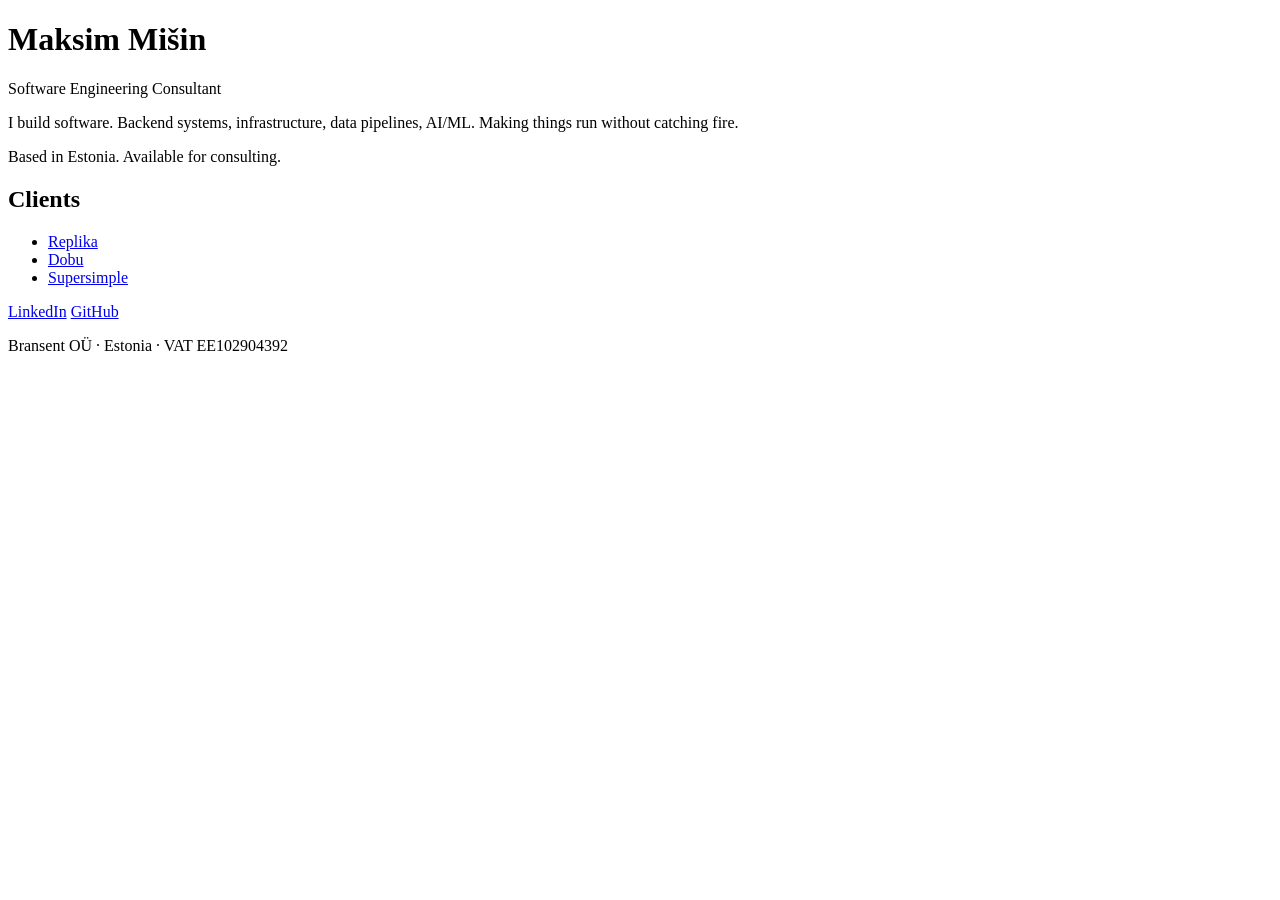
==== index.html @ 4fbbc90c "Remove email, broaden focus from AI to general software engineering Co-Authored-By: Claude Opus 4.6 " ====
<!DOCTYPE html>
<html lang="en">

<head>
    <meta charset="UTF-8">
    <meta name="viewport" content="width=device-width, initial-scale=1.0">
    <meta name="description"
        content="Maksim Mišin - Software Engineering Consultant. Building reliable systems and infrastructure.">
    <meta name="author" content="Maksim Mišin">
    <title>Maksim Mišin — Software Engineering Consultant</title>
    <link rel="icon" type="image/svg+xml" href="favicon.svg">
    <link rel="stylesheet" href="styles.css">
    <link rel="canonical" href="https://maksim.xyz">
</head>

<body>
    <main>
        <header>
            <h1>Maksim Mišin</h1>
            <p class="title">Software Engineering Consultant</p>
        </header>

        <section class="bio">
            <p>I build software. Backend systems, infrastructure, data pipelines, AI/ML. Making things run without catching fire.
            </p>
            <p>Based in Estonia. Available for consulting.</p>
        </section>

        <section class="clients">
            <h2>Clients</h2>
            <ul>
                <li><a href="https://replika.ai" target="_blank" rel="noopener noreferrer">Replika</a></li>
                <li><a href="https://dobu.app" target="_blank" rel="noopener noreferrer">Dobu</a></li>
                <li><a href="https://www.supersimple.io" target="_blank" rel="noopener noreferrer">Supersimple</a></li>
            </ul>
        </section>

        <footer>
            <div class="contact">
                <a href="https://www.linkedin.com/in/maksim-misin/" target="_blank"
                    rel="noopener noreferrer">LinkedIn</a>
                <a href="https://github.com/MaksimMisin" target="_blank" rel="noopener noreferrer">GitHub</a>
            </div>
            <p class="legal">Bransent OÜ · Estonia · VAT EE102904392</p>
        </footer>
    </main>
</body>

</html>
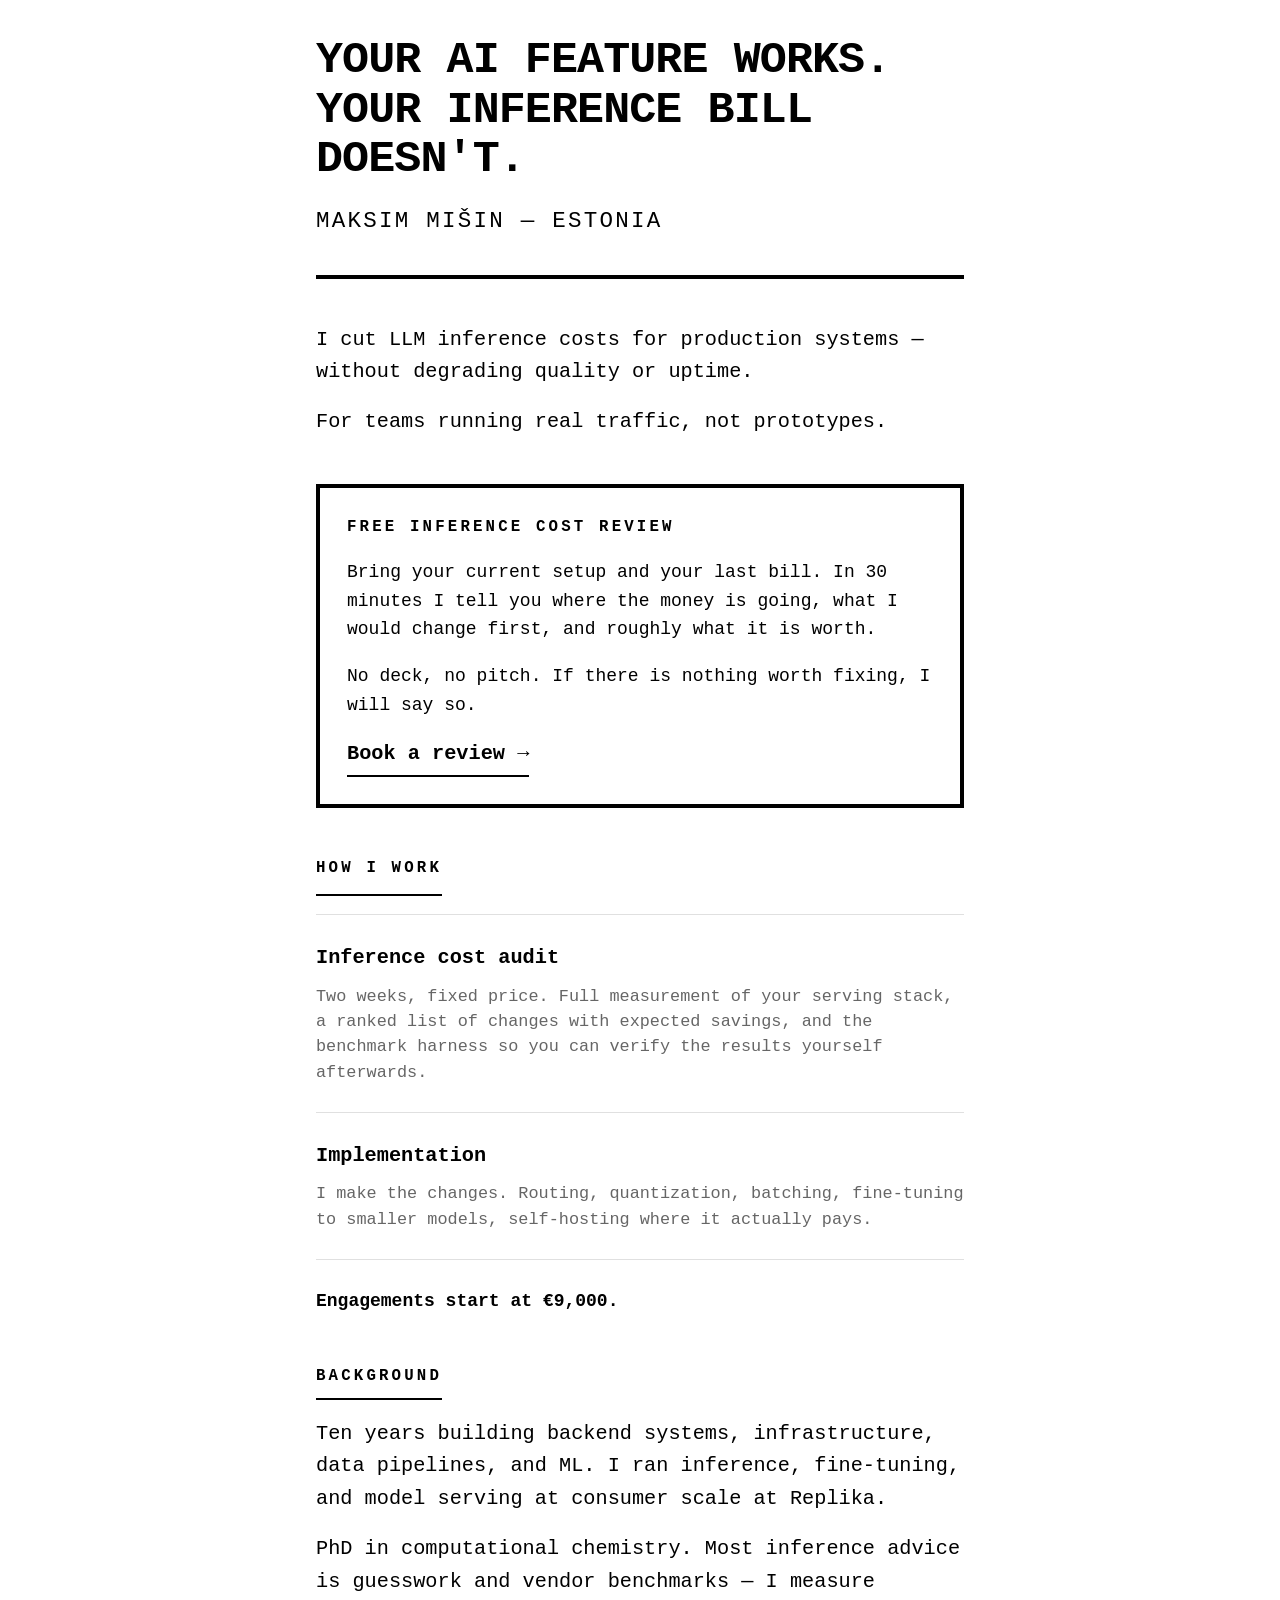
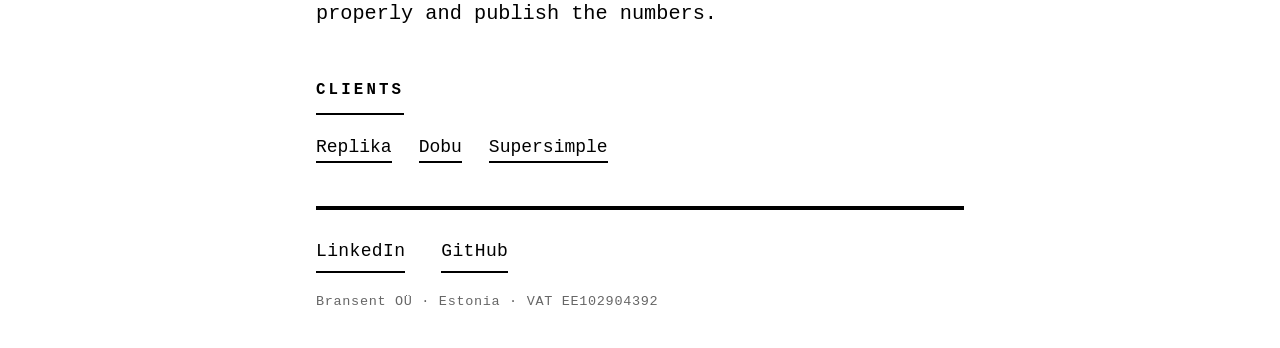
==== commit d0286a30: "Reposition around LLM inference cost consulting Replace the generic "software engineering consultant" ====
--- a/index.html
+++ b/index.html
@@ -5,9 +5,9 @@
     <meta charset="UTF-8">
     <meta name="viewport" content="width=device-width, initial-scale=1.0">
     <meta name="description"
-        content="Maksim Mišin - Software Engineering Consultant. Building reliable systems and infrastructure.">
+        content="I cut LLM inference costs for production systems — without degrading quality or uptime. Maksim Mišin, Estonia.">
     <meta name="author" content="Maksim Mišin">
-    <title>Maksim Mišin — Software Engineering Consultant</title>
+    <title>Maksim Mišin — LLM inference cost &amp; reliability</title>
     <link rel="icon" type="image/svg+xml" href="favicon.svg">
     <link rel="stylesheet" href="styles.css">
     <link rel="canonical" href="https://maksim.xyz">
@@ -16,14 +16,49 @@
 <body>
     <main>
         <header>
-            <h1>Maksim Mišin</h1>
-            <p class="title">Software Engineering Consultant</p>
+            <h1 class="pitch">Your AI feature works.<br>Your inference bill doesn't.</h1>
+            <p class="title">Maksim Mišin — Estonia</p>
         </header>
 
         <section class="bio">
-            <p>I build software. Backend systems, infrastructure, data pipelines, AI/ML. Making things run without catching fire.
-            </p>
-            <p>Based in Estonia. Available for consulting.</p>
+            <p>I cut LLM inference costs for production systems — without degrading quality or uptime.</p>
+            <p>For teams running real traffic, not prototypes.</p>
+        </section>
+
+        <section class="cta">
+            <h2>Free inference cost review</h2>
+            <p>Bring your current setup and your last bill. In 30 minutes I tell you where the money is going, what I
+                would change first, and roughly what it is worth.</p>
+            <p>No deck, no pitch. If there is nothing worth fixing, I will say so.</p>
+            <!-- TODO: replace with a real booking target — mailto: or a Cal.com link. LinkedIn is the weakest option. -->
+            <a class="cta-link" href="https://www.linkedin.com/in/maksim-misin/" target="_blank"
+                rel="noopener noreferrer">Book a review →</a>
+        </section>
+
+        <section class="services">
+            <h2>How I work</h2>
+            <ul>
+                <li>
+                    <span class="service-name">Inference cost audit</span>
+                    <span class="service-desc">Two weeks, fixed price. Full measurement of your serving stack, a ranked
+                        list of changes with expected savings, and the benchmark harness so you can verify the results
+                        yourself afterwards.</span>
+                </li>
+                <li>
+                    <span class="service-name">Implementation</span>
+                    <span class="service-desc">I make the changes. Routing, quantization, batching, fine-tuning to
+                        smaller models, self-hosting where it actually pays.</span>
+                </li>
+            </ul>
+            <p class="price">Engagements start at €9,000.</p>
+        </section>
+
+        <section class="bio">
+            <h2 class="section-label">Background</h2>
+            <p>Ten years building backend systems, infrastructure, data pipelines, and ML. I ran inference, fine-tuning,
+                and model serving at consumer scale at Replika.</p>
+            <p>PhD in computational chemistry. Most inference advice is guesswork and vendor benchmarks — I measure
+                properly and publish the numbers.</p>
         </section>
 
         <section class="clients">
@@ -46,4 +81,4 @@
     </main>
 </body>
 
-</html>+</html>
--- a/styles.css
+++ b/styles.css
@@ -0,0 +1,376 @@
+* {
+    margin: 0;
+    padding: 0;
+    box-sizing: border-box;
+}
+
+:root {
+    --black: #000000;
+    --white: #ffffff;
+    --gray: #666666;
+    --light-gray: #e0e0e0;
+}
+
+html {
+    font-size: 18px;
+}
+
+body {
+    font-family: 'Courier New', Courier, monospace;
+    background-color: var(--white);
+    color: var(--black);
+    line-height: 1.6;
+    min-height: 100vh;
+}
+
+main {
+    max-width: 720px;
+    margin: 0 auto;
+    padding: 2rem 2rem;
+    min-height: 100vh;
+    display: flex;
+    flex-direction: column;
+    justify-content: center;
+}
+
+/* Header */
+header {
+    margin-bottom: 2.5rem;
+    border-bottom: 4px solid var(--black);
+    padding-bottom: 1.5rem;
+}
+
+h1 {
+    font-size: 3.5rem;
+    font-weight: 900;
+    letter-spacing: -0.03em;
+    line-height: 1.1;
+    text-transform: uppercase;
+    margin-bottom: 1rem;
+}
+
+.title {
+    font-size: 1.25rem;
+    font-weight: 400;
+    letter-spacing: 0.1em;
+    text-transform: uppercase;
+    margin-bottom: 0.5rem;
+}
+
+.company {
+    font-size: 0.875rem;
+    color: var(--gray);
+    letter-spacing: 0.05em;
+}
+
+/* Pitch headline — longer than a name, so it needs a smaller size */
+h1.pitch {
+    font-size: 2.5rem;
+    letter-spacing: -0.02em;
+}
+
+/* Bio */
+.bio {
+    margin-bottom: 2.5rem;
+}
+
+.section-label {
+    font-size: 0.875rem;
+    font-weight: 700;
+    letter-spacing: 0.2em;
+    text-transform: uppercase;
+    margin-bottom: 1rem;
+    border-bottom: 2px solid var(--black);
+    padding-bottom: 0.5rem;
+    display: inline-block;
+}
+
+/* Call to action */
+.cta {
+    margin-bottom: 2.5rem;
+    border: 4px solid var(--black);
+    padding: 1.5rem;
+}
+
+.cta h2 {
+    font-size: 0.875rem;
+    font-weight: 700;
+    letter-spacing: 0.2em;
+    text-transform: uppercase;
+    margin-bottom: 1rem;
+}
+
+.cta p {
+    font-size: 1rem;
+    margin-bottom: 1rem;
+    max-width: 60ch;
+}
+
+.cta-link {
+    display: inline-block;
+    color: var(--black);
+    text-decoration: none;
+    font-weight: 700;
+    font-size: 1.125rem;
+    border-bottom: 2px solid var(--black);
+    padding-bottom: 0.25rem;
+    transition: border-color 0.2s ease;
+}
+
+.cta-link:hover {
+    border-color: var(--gray);
+}
+
+.price {
+    font-weight: 700;
+    font-size: 1rem;
+    margin-top: 1.5rem;
+}
+
+.bio p {
+    font-size: 1.125rem;
+    margin-bottom: 1rem;
+    max-width: 60ch;
+}
+
+.bio p:last-child {
+    margin-bottom: 0;
+}
+
+/* Services */
+.services {
+    margin-bottom: 2.5rem;
+}
+
+.services h2 {
+    font-size: 0.875rem;
+    font-weight: 700;
+    letter-spacing: 0.2em;
+    text-transform: uppercase;
+    margin-bottom: 1rem;
+    border-bottom: 2px solid var(--black);
+    padding-bottom: 0.75rem;
+    display: inline-block;
+}
+
+.services ul {
+    list-style: none;
+}
+
+.services li {
+    padding: 1.5rem 0;
+    border-bottom: 1px solid var(--light-gray);
+}
+
+.services li:first-child {
+    border-top: 1px solid var(--light-gray);
+}
+
+.service-name {
+    display: block;
+    font-weight: 700;
+    font-size: 1.125rem;
+    margin-bottom: 0.5rem;
+}
+
+.service-desc {
+    display: block;
+    font-size: 0.9375rem;
+    color: var(--gray);
+    line-height: 1.5;
+}
+
+/* Clients */
+.clients {
+    margin-bottom: 2.5rem;
+}
+
+.clients h2 {
+    font-size: 0.875rem;
+    font-weight: 700;
+    letter-spacing: 0.2em;
+    text-transform: uppercase;
+    margin-bottom: 1rem;
+    border-bottom: 2px solid var(--black);
+    padding-bottom: 0.5rem;
+    display: inline-block;
+}
+
+.clients ul {
+    list-style: none;
+    display: flex;
+    flex-wrap: wrap;
+    gap: 1.5rem;
+}
+
+.clients li a {
+    color: var(--black);
+    text-decoration: none;
+    font-size: 1rem;
+    border-bottom: 2px solid var(--black);
+    padding-bottom: 0.25rem;
+    transition: border-color 0.2s ease;
+}
+
+.clients li a:hover {
+    border-color: var(--gray);
+}
+
+/* Tailnet */
+.tailnet {
+    justify-content: center;
+}
+
+.links {
+    margin-bottom: 2.5rem;
+}
+
+.link-row {
+    color: var(--black);
+    text-decoration: none;
+    display: flex;
+    justify-content: space-between;
+    gap: 2rem;
+    padding: 1.25rem 0;
+    border-top: 1px solid var(--light-gray);
+}
+
+.link-row:last-child {
+    border-bottom: 1px solid var(--light-gray);
+}
+
+.link-row:hover .link-name {
+    border-color: var(--gray);
+}
+
+.link-name {
+    font-weight: 700;
+    border-bottom: 2px solid var(--black);
+    padding-bottom: 0.2rem;
+}
+
+.link-url {
+    color: var(--gray);
+    text-align: right;
+}
+
+/* Footer */
+footer {
+    padding-top: 1.5rem;
+    border-top: 4px solid var(--black);
+}
+
+.contact {
+    display: flex;
+    gap: 2rem;
+    margin-bottom: 1rem;
+}
+
+.contact a {
+    color: var(--black);
+    text-decoration: none;
+    font-size: 1rem;
+    letter-spacing: 0.02em;
+    border-bottom: 2px solid var(--black);
+    padding-bottom: 0.25rem;
+    transition: border-color 0.2s ease;
+}
+
+.contact a:hover {
+    border-color: var(--gray);
+}
+
+.legal {
+    font-size: 0.75rem;
+    color: var(--gray);
+    letter-spacing: 0.05em;
+}
+
+/* Responsive */
+@media (max-width: 600px) {
+    html {
+        font-size: 16px;
+    }
+
+    main {
+        padding: 3rem 1.5rem;
+    }
+
+    h1 {
+        font-size: 2.5rem;
+    }
+
+    h1.pitch {
+        font-size: 1.75rem;
+    }
+
+    .cta {
+        padding: 1.25rem;
+    }
+
+    header,
+    .bio,
+    .cta,
+    .services,
+    .clients {
+        margin-bottom: 2rem;
+    }
+
+    main {
+        min-height: auto;
+        justify-content: flex-start;
+    }
+
+    .contact {
+        flex-direction: column;
+        gap: 1rem;
+    }
+
+    .link-row {
+        flex-direction: column;
+        gap: 0.5rem;
+    }
+
+    .link-url {
+        text-align: left;
+    }
+
+    .contact a {
+        display: inline-block;
+    }
+}
+
+@media (max-width: 400px) {
+    h1 {
+        font-size: 2rem;
+    }
+
+    h1.pitch {
+        font-size: 1.5rem;
+    }
+
+    .title {
+        font-size: 1rem;
+    }
+}
+
+/* Print styles */
+@media print {
+    body {
+        font-size: 12pt;
+    }
+
+    main {
+        max-width: 100%;
+        padding: 0;
+    }
+
+    .contact a {
+        border: none;
+    }
+
+    .contact a::after {
+        content: " (" attr(href) ")";
+        font-weight: 400;
+    }
+}
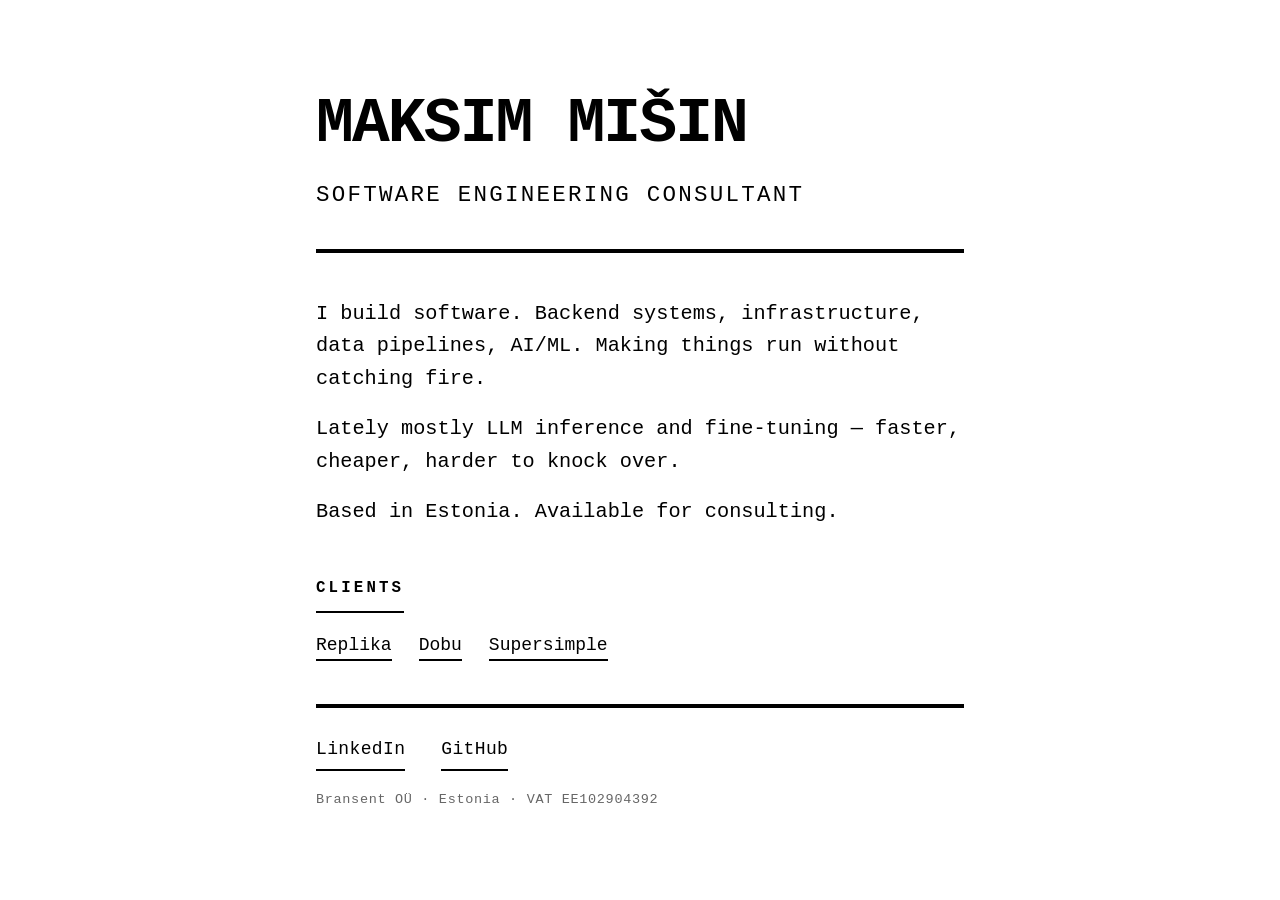
==== commit 1abcc6d7: "Revert ad copy, add one line on current focus The previous commit turned the page into a sales pitch" ====
--- a/index.html
+++ b/index.html
@@ -5,9 +5,9 @@
     <meta charset="UTF-8">
     <meta name="viewport" content="width=device-width, initial-scale=1.0">
     <meta name="description"
-        content="I cut LLM inference costs for production systems — without degrading quality or uptime. Maksim Mišin, Estonia.">
+        content="Maksim Mišin - Software Engineering Consultant. Building reliable systems and infrastructure.">
     <meta name="author" content="Maksim Mišin">
-    <title>Maksim Mišin — LLM inference cost &amp; reliability</title>
+    <title>Maksim Mišin — Software Engineering Consultant</title>
     <link rel="icon" type="image/svg+xml" href="favicon.svg">
     <link rel="stylesheet" href="styles.css">
     <link rel="canonical" href="https://maksim.xyz">
@@ -16,49 +16,15 @@
 <body>
     <main>
         <header>
-            <h1 class="pitch">Your AI feature works.<br>Your inference bill doesn't.</h1>
-            <p class="title">Maksim Mišin — Estonia</p>
+            <h1>Maksim Mišin</h1>
+            <p class="title">Software Engineering Consultant</p>
         </header>
 
         <section class="bio">
-            <p>I cut LLM inference costs for production systems — without degrading quality or uptime.</p>
-            <p>For teams running real traffic, not prototypes.</p>
-        </section>
-
-        <section class="cta">
-            <h2>Free inference cost review</h2>
-            <p>Bring your current setup and your last bill. In 30 minutes I tell you where the money is going, what I
-                would change first, and roughly what it is worth.</p>
-            <p>No deck, no pitch. If there is nothing worth fixing, I will say so.</p>
-            <!-- TODO: replace with a real booking target — mailto: or a Cal.com link. LinkedIn is the weakest option. -->
-            <a class="cta-link" href="https://www.linkedin.com/in/maksim-misin/" target="_blank"
-                rel="noopener noreferrer">Book a review →</a>
-        </section>
-
-        <section class="services">
-            <h2>How I work</h2>
-            <ul>
-                <li>
-                    <span class="service-name">Inference cost audit</span>
-                    <span class="service-desc">Two weeks, fixed price. Full measurement of your serving stack, a ranked
-                        list of changes with expected savings, and the benchmark harness so you can verify the results
-                        yourself afterwards.</span>
-                </li>
-                <li>
-                    <span class="service-name">Implementation</span>
-                    <span class="service-desc">I make the changes. Routing, quantization, batching, fine-tuning to
-                        smaller models, self-hosting where it actually pays.</span>
-                </li>
-            </ul>
-            <p class="price">Engagements start at €9,000.</p>
-        </section>
-
-        <section class="bio">
-            <h2 class="section-label">Background</h2>
-            <p>Ten years building backend systems, infrastructure, data pipelines, and ML. I ran inference, fine-tuning,
-                and model serving at consumer scale at Replika.</p>
-            <p>PhD in computational chemistry. Most inference advice is guesswork and vendor benchmarks — I measure
-                properly and publish the numbers.</p>
+            <p>I build software. Backend systems, infrastructure, data pipelines, AI/ML. Making things run without catching fire.
+            </p>
+            <p>Lately mostly LLM inference and fine-tuning — faster, cheaper, harder to knock over.</p>
+            <p>Based in Estonia. Available for consulting.</p>
         </section>
 
         <section class="clients">
--- a/styles.css
+++ b/styles.css
@@ -63,68 +63,9 @@
     letter-spacing: 0.05em;
 }
 
-/* Pitch headline — longer than a name, so it needs a smaller size */
-h1.pitch {
-    font-size: 2.5rem;
-    letter-spacing: -0.02em;
-}
-
 /* Bio */
 .bio {
     margin-bottom: 2.5rem;
-}
-
-.section-label {
-    font-size: 0.875rem;
-    font-weight: 700;
-    letter-spacing: 0.2em;
-    text-transform: uppercase;
-    margin-bottom: 1rem;
-    border-bottom: 2px solid var(--black);
-    padding-bottom: 0.5rem;
-    display: inline-block;
-}
-
-/* Call to action */
-.cta {
-    margin-bottom: 2.5rem;
-    border: 4px solid var(--black);
-    padding: 1.5rem;
-}
-
-.cta h2 {
-    font-size: 0.875rem;
-    font-weight: 700;
-    letter-spacing: 0.2em;
-    text-transform: uppercase;
-    margin-bottom: 1rem;
-}
-
-.cta p {
-    font-size: 1rem;
-    margin-bottom: 1rem;
-    max-width: 60ch;
-}
-
-.cta-link {
-    display: inline-block;
-    color: var(--black);
-    text-decoration: none;
-    font-weight: 700;
-    font-size: 1.125rem;
-    border-bottom: 2px solid var(--black);
-    padding-bottom: 0.25rem;
-    transition: border-color 0.2s ease;
-}
-
-.cta-link:hover {
-    border-color: var(--gray);
-}
-
-.price {
-    font-weight: 700;
-    font-size: 1rem;
-    margin-top: 1.5rem;
 }
 
 .bio p {
@@ -147,7 +88,7 @@
     font-weight: 700;
     letter-spacing: 0.2em;
     text-transform: uppercase;
-    margin-bottom: 1rem;
+    margin-bottom: 2.5rem;
     border-bottom: 2px solid var(--black);
     padding-bottom: 0.75rem;
     display: inline-block;
@@ -300,17 +241,8 @@
         font-size: 2.5rem;
     }
 
-    h1.pitch {
-        font-size: 1.75rem;
-    }
-
-    .cta {
-        padding: 1.25rem;
-    }
-
     header,
     .bio,
-    .cta,
     .services,
     .clients {
         margin-bottom: 2rem;
@@ -343,10 +275,6 @@
 @media (max-width: 400px) {
     h1 {
         font-size: 2rem;
-    }
-
-    h1.pitch {
-        font-size: 1.5rem;
     }
 
     .title {
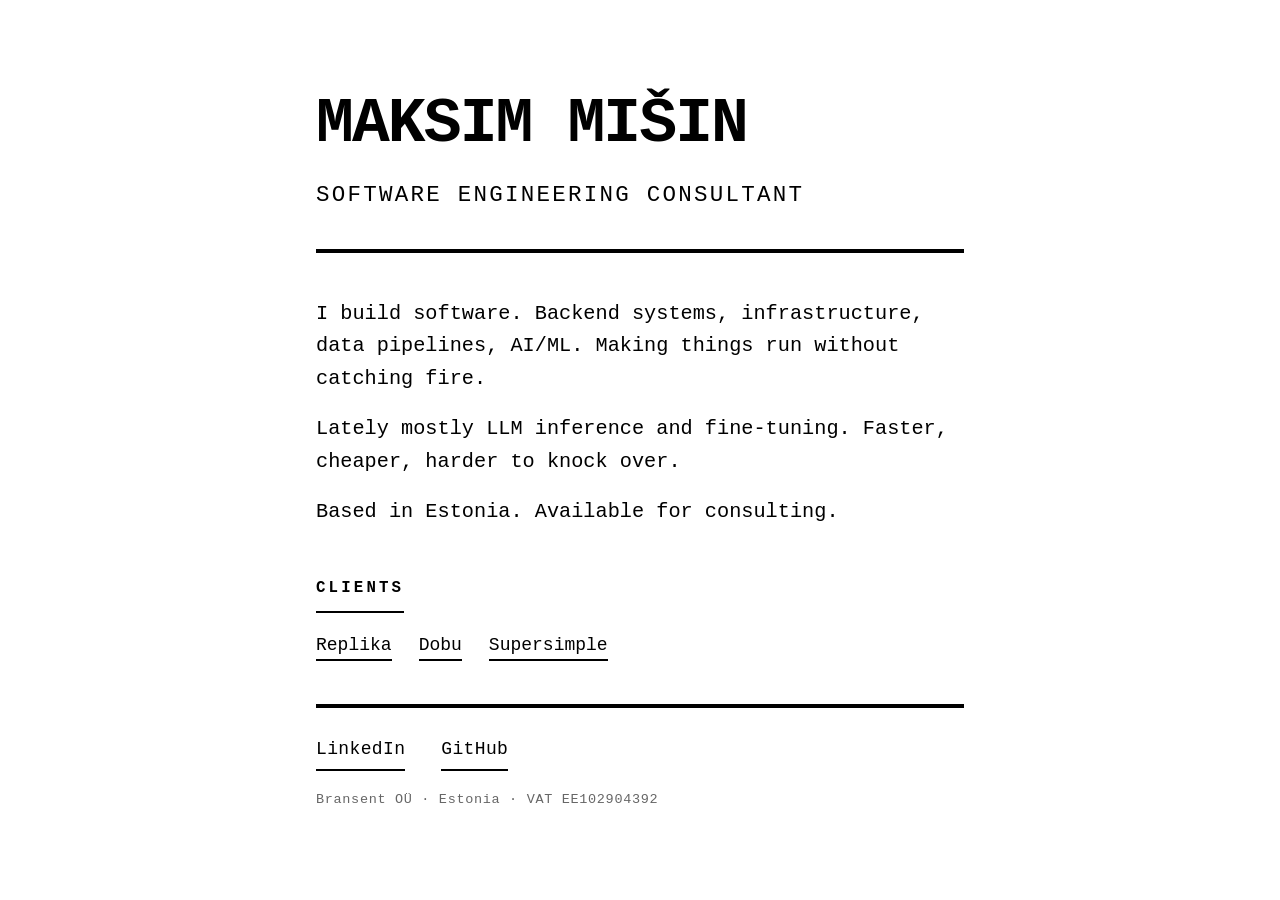
==== commit bc7e4aaa: "Drop em dash from focus line Co-Authored-By: Claude Opus 5 <noreply@anthropic.com> Claude-Session: h" ====
--- a/index.html
+++ b/index.html
@@ -23,7 +23,7 @@
         <section class="bio">
             <p>I build software. Backend systems, infrastructure, data pipelines, AI/ML. Making things run without catching fire.
             </p>
-            <p>Lately mostly LLM inference and fine-tuning — faster, cheaper, harder to knock over.</p>
+            <p>Lately mostly LLM inference and fine-tuning. Faster, cheaper, harder to knock over.</p>
             <p>Based in Estonia. Available for consulting.</p>
         </section>
 
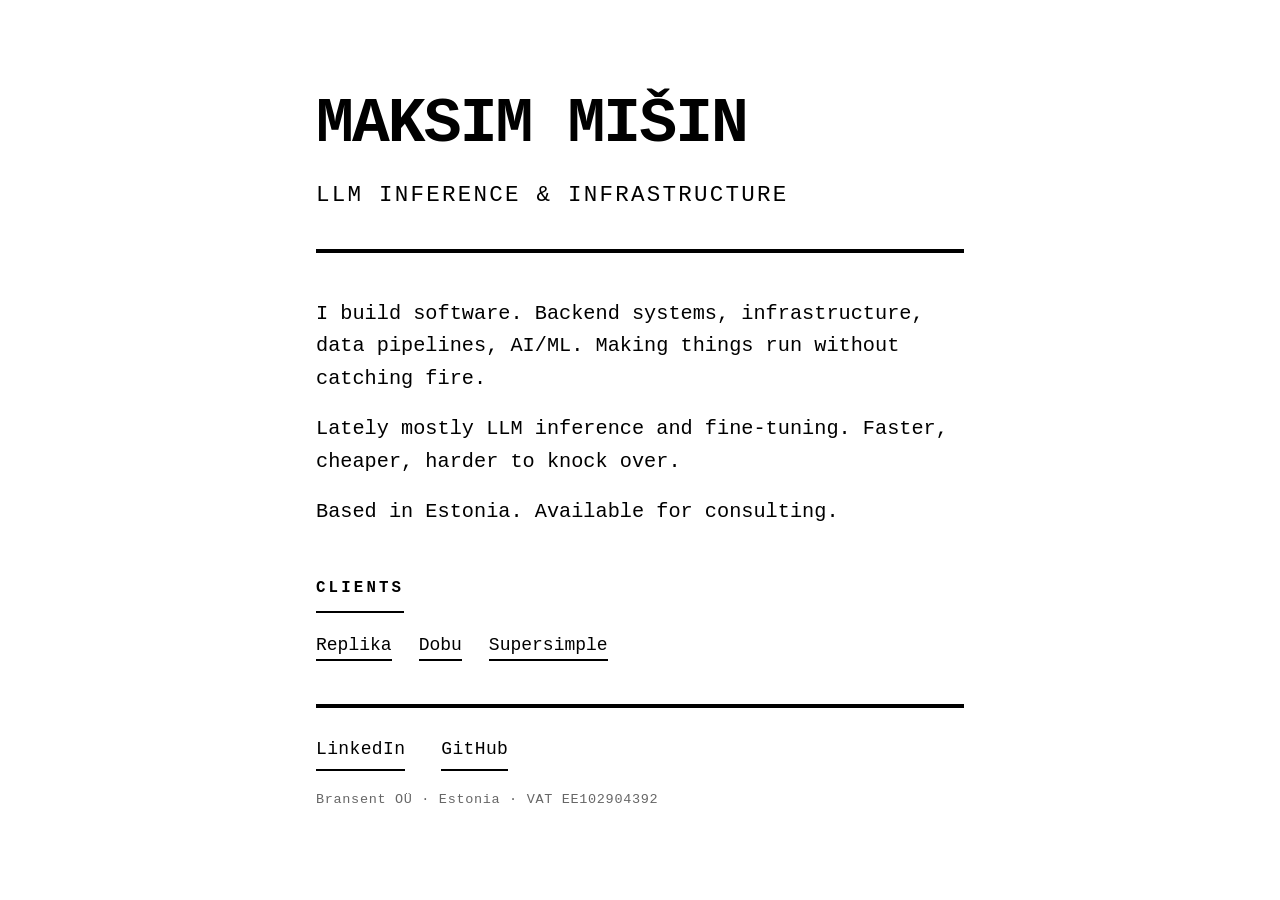
==== commit 0d323265: "Narrow title and description to LLM inference and infrastructure Co-Authored-By: Claude Opus 5 <nore" ====
--- a/index.html
+++ b/index.html
@@ -5,9 +5,9 @@
     <meta charset="UTF-8">
     <meta name="viewport" content="width=device-width, initial-scale=1.0">
     <meta name="description"
-        content="Maksim Mišin - Software Engineering Consultant. Building reliable systems and infrastructure.">
+        content="Maksim Mišin · LLM Inference &amp; Infrastructure. Backend systems, data pipelines, ML. Based in Estonia.">
     <meta name="author" content="Maksim Mišin">
-    <title>Maksim Mišin — Software Engineering Consultant</title>
+    <title>Maksim Mišin · LLM Inference &amp; Infrastructure</title>
     <link rel="icon" type="image/svg+xml" href="favicon.svg">
     <link rel="stylesheet" href="styles.css">
     <link rel="canonical" href="https://maksim.xyz">
@@ -17,7 +17,7 @@
     <main>
         <header>
             <h1>Maksim Mišin</h1>
-            <p class="title">Software Engineering Consultant</p>
+            <p class="title">LLM Inference &amp; Infrastructure</p>
         </header>
 
         <section class="bio">
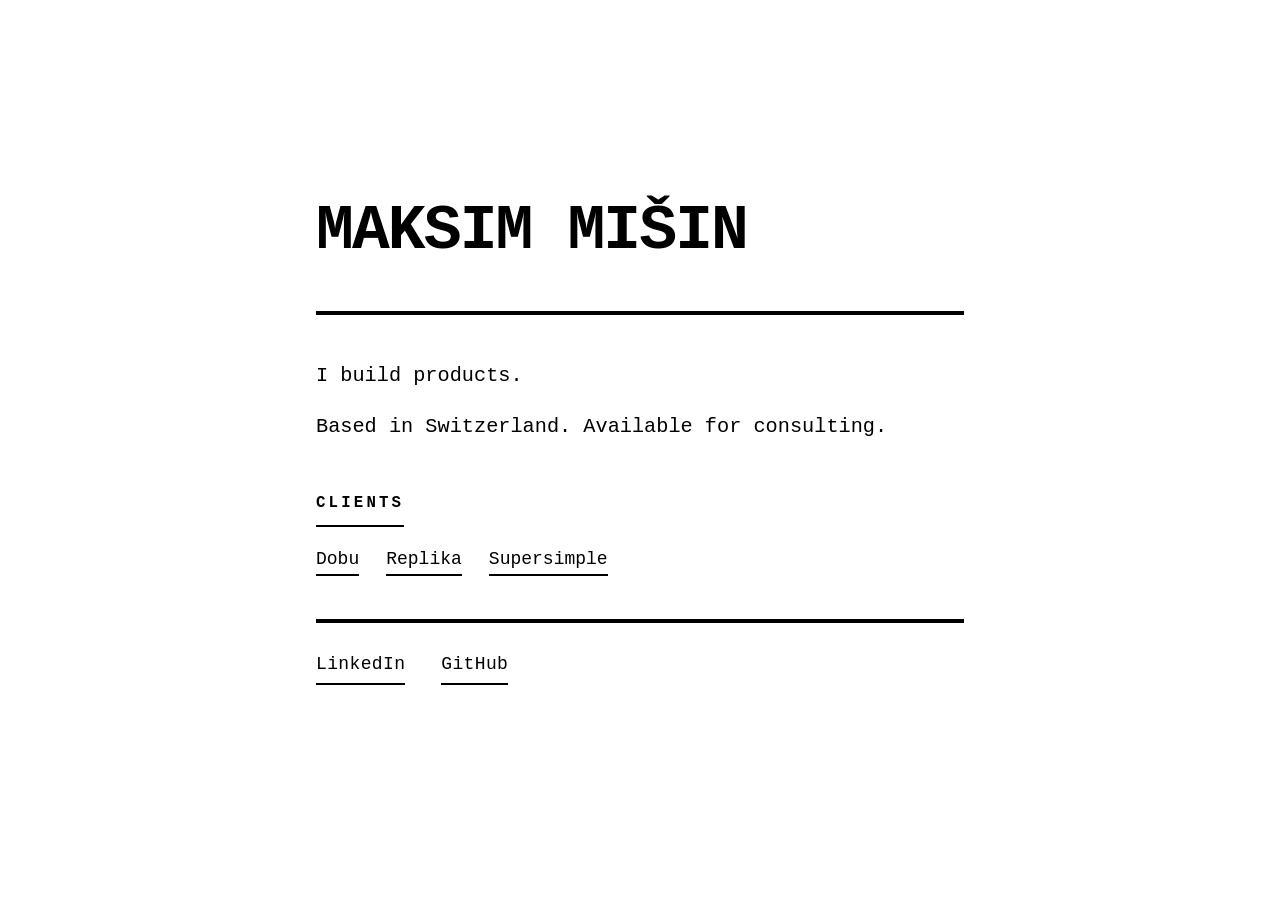
==== commit 79622d0c: "Simplify homepage copy, list Dobu first Drop headline and legal footer. Location now Switzerland.  C" ====
--- a/index.html
+++ b/index.html
@@ -5,9 +5,9 @@
     <meta charset="UTF-8">
     <meta name="viewport" content="width=device-width, initial-scale=1.0">
     <meta name="description"
-        content="Maksim Mišin · LLM Inference &amp; Infrastructure. Backend systems, data pipelines, ML. Based in Estonia.">
+        content="Maksim Mišin. I build products. Based in Switzerland.">
     <meta name="author" content="Maksim Mišin">
-    <title>Maksim Mišin · LLM Inference &amp; Infrastructure</title>
+    <title>Maksim Mišin</title>
     <link rel="icon" type="image/svg+xml" href="favicon.svg">
     <link rel="stylesheet" href="styles.css">
     <link rel="canonical" href="https://maksim.xyz">
@@ -17,21 +17,18 @@
     <main>
         <header>
             <h1>Maksim Mišin</h1>
-            <p class="title">LLM Inference &amp; Infrastructure</p>
         </header>
 
         <section class="bio">
-            <p>I build software. Backend systems, infrastructure, data pipelines, AI/ML. Making things run without catching fire.
-            </p>
-            <p>Lately mostly LLM inference and fine-tuning. Faster, cheaper, harder to knock over.</p>
-            <p>Based in Estonia. Available for consulting.</p>
+            <p>I build products.</p>
+            <p>Based in Switzerland. Available for consulting.</p>
         </section>
 
         <section class="clients">
             <h2>Clients</h2>
             <ul>
+                <li><a href="https://dobu.app" target="_blank" rel="noopener noreferrer">Dobu</a></li>
                 <li><a href="https://replika.ai" target="_blank" rel="noopener noreferrer">Replika</a></li>
-                <li><a href="https://dobu.app" target="_blank" rel="noopener noreferrer">Dobu</a></li>
                 <li><a href="https://www.supersimple.io" target="_blank" rel="noopener noreferrer">Supersimple</a></li>
             </ul>
         </section>
@@ -42,7 +39,6 @@
                     rel="noopener noreferrer">LinkedIn</a>
                 <a href="https://github.com/MaksimMisin" target="_blank" rel="noopener noreferrer">GitHub</a>
             </div>
-            <p class="legal">Bransent OÜ · Estonia · VAT EE102904392</p>
         </footer>
     </main>
 </body>
--- a/styles.css
+++ b/styles.css
@@ -49,14 +49,6 @@
     margin-bottom: 1rem;
 }
 
-.title {
-    font-size: 1.25rem;
-    font-weight: 400;
-    letter-spacing: 0.1em;
-    text-transform: uppercase;
-    margin-bottom: 0.5rem;
-}
-
 .company {
     font-size: 0.875rem;
     color: var(--gray);
@@ -221,12 +213,6 @@
     border-color: var(--gray);
 }
 
-.legal {
-    font-size: 0.75rem;
-    color: var(--gray);
-    letter-spacing: 0.05em;
-}
-
 /* Responsive */
 @media (max-width: 600px) {
     html {
@@ -276,10 +262,6 @@
     h1 {
         font-size: 2rem;
     }
-
-    .title {
-        font-size: 1rem;
-    }
 }
 
 /* Print styles */
